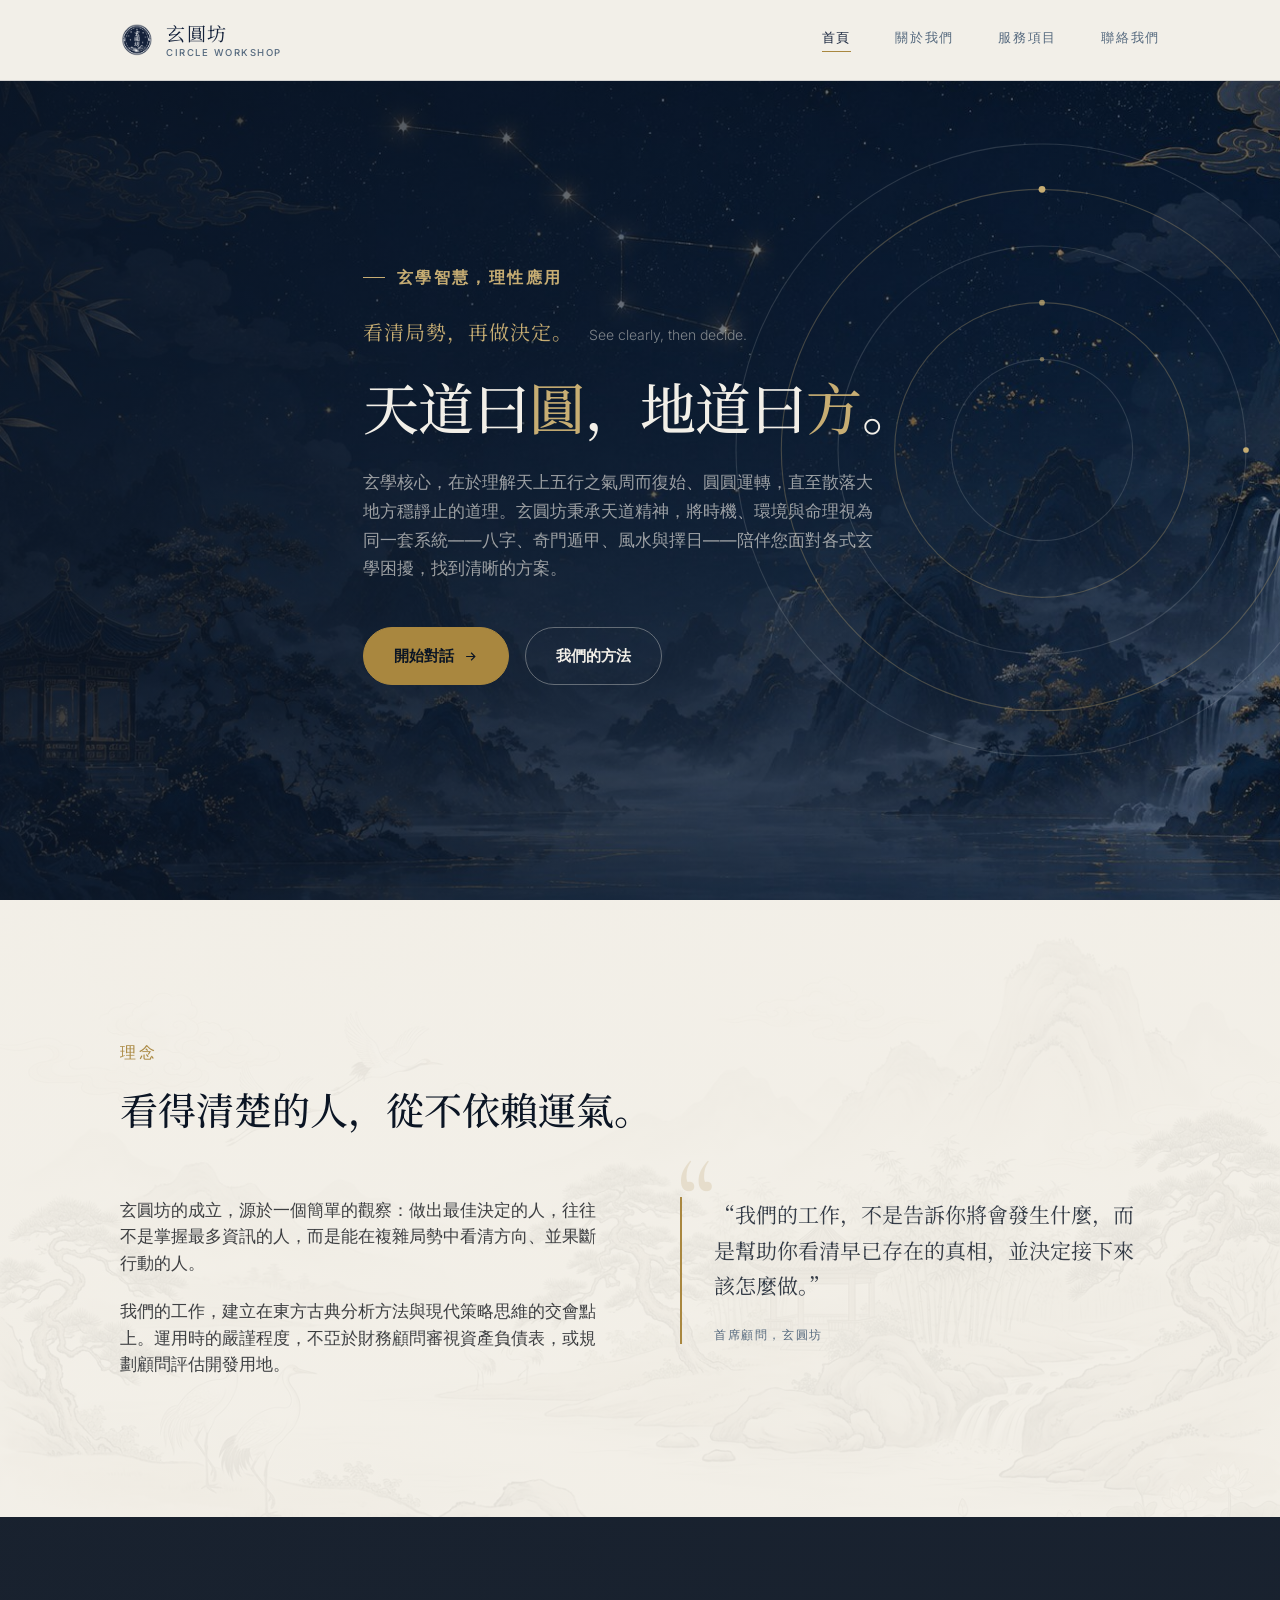
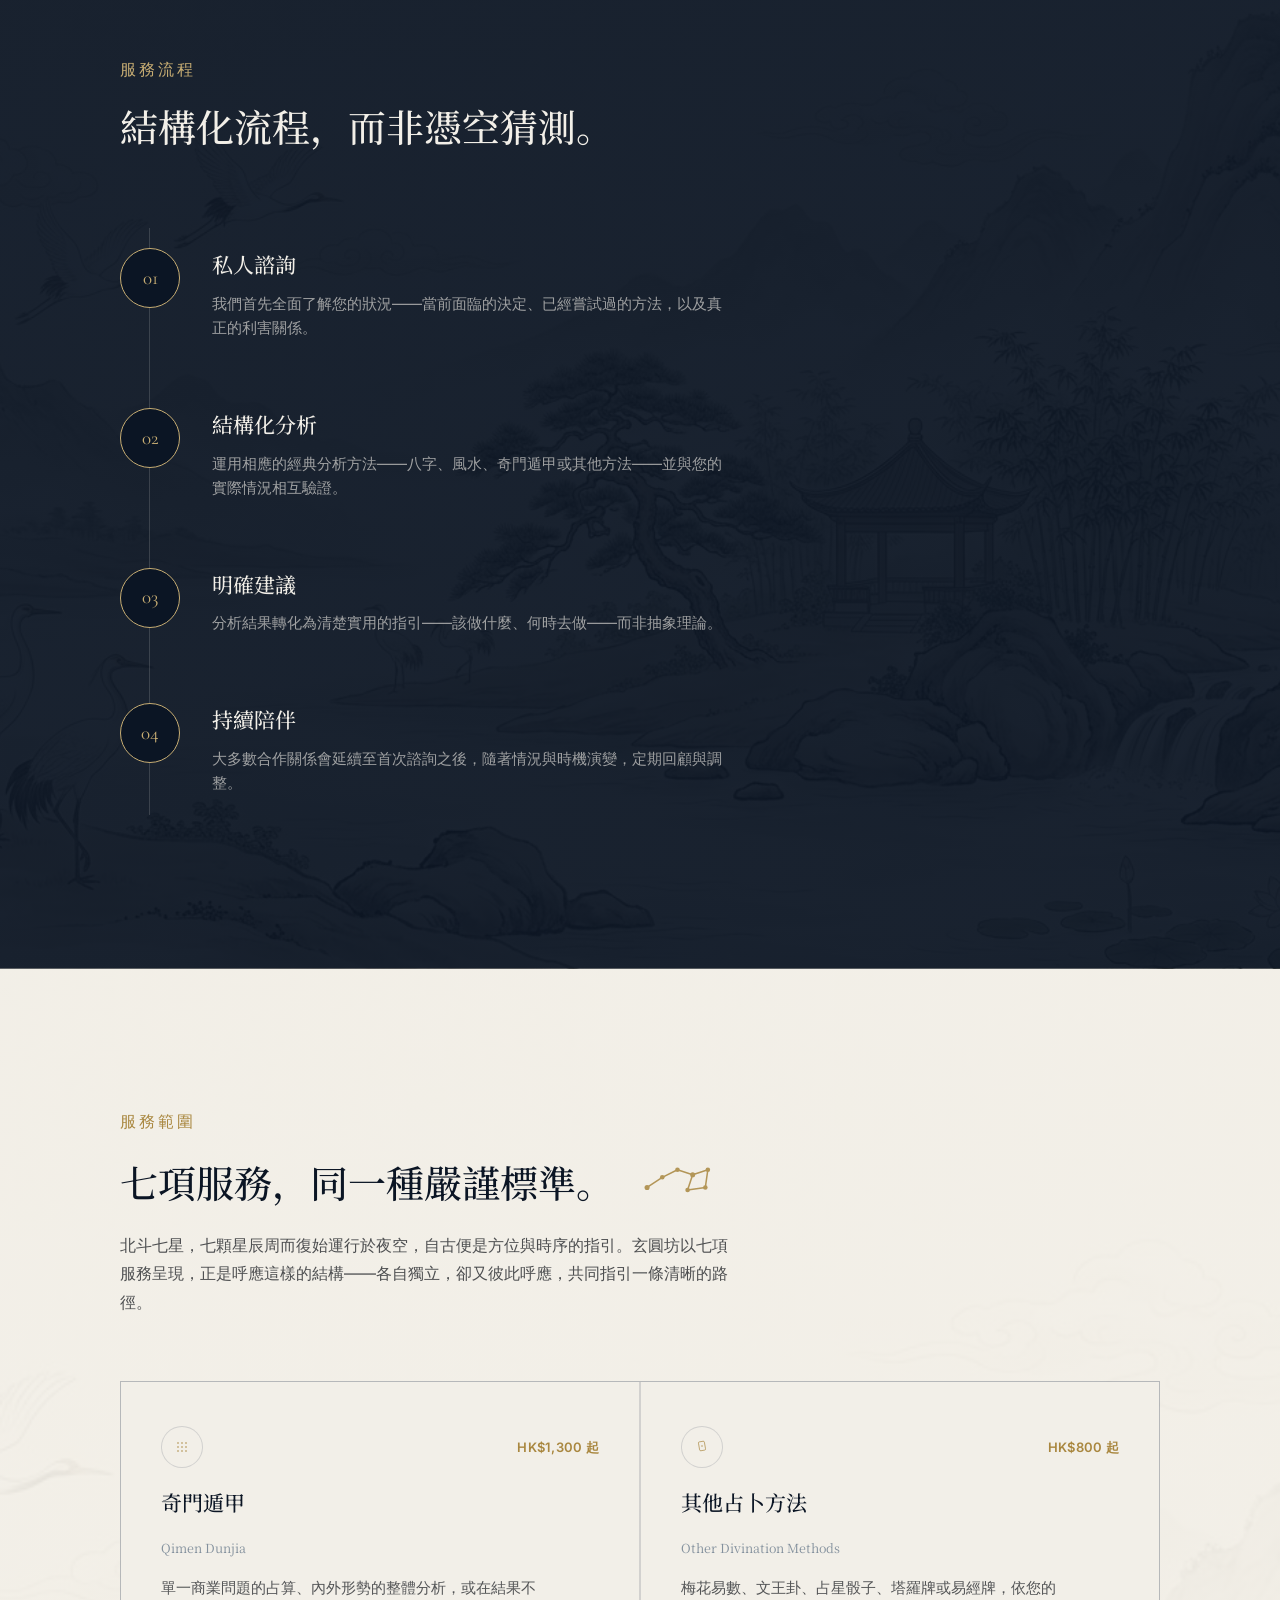
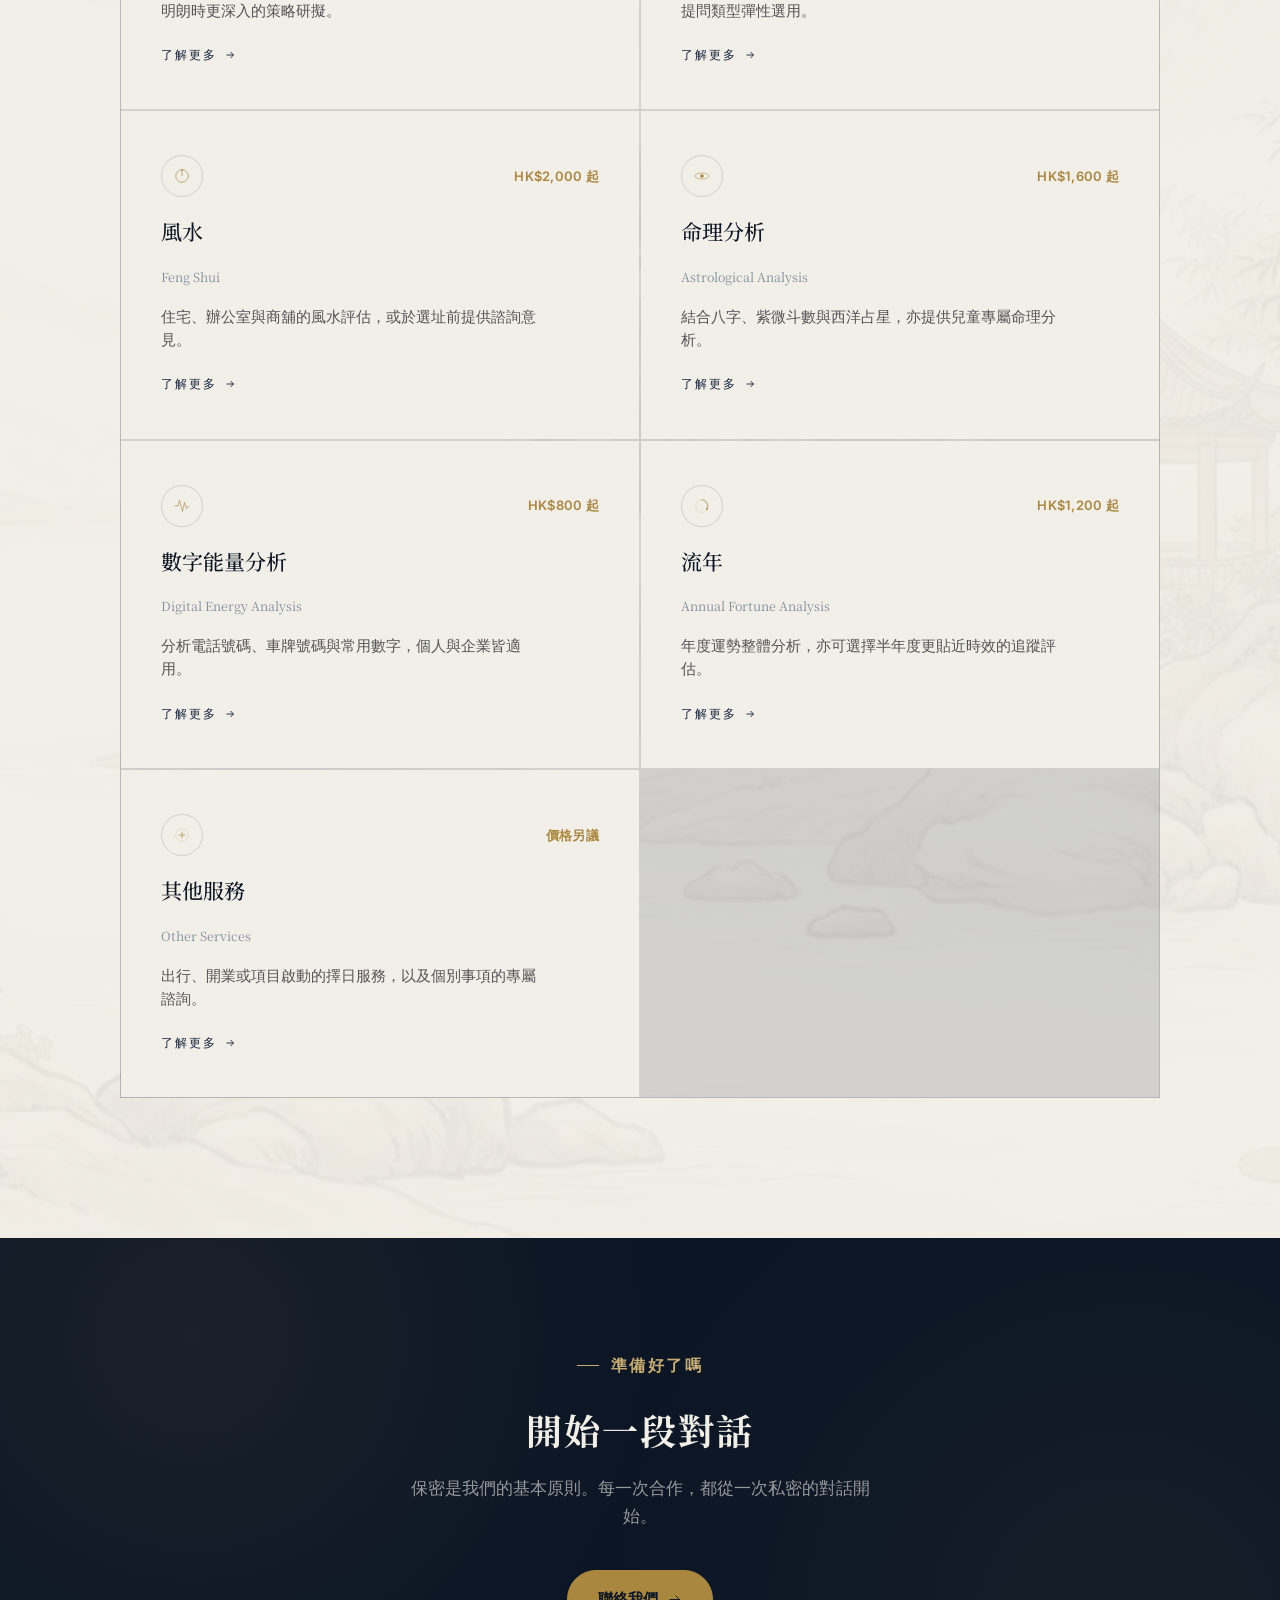
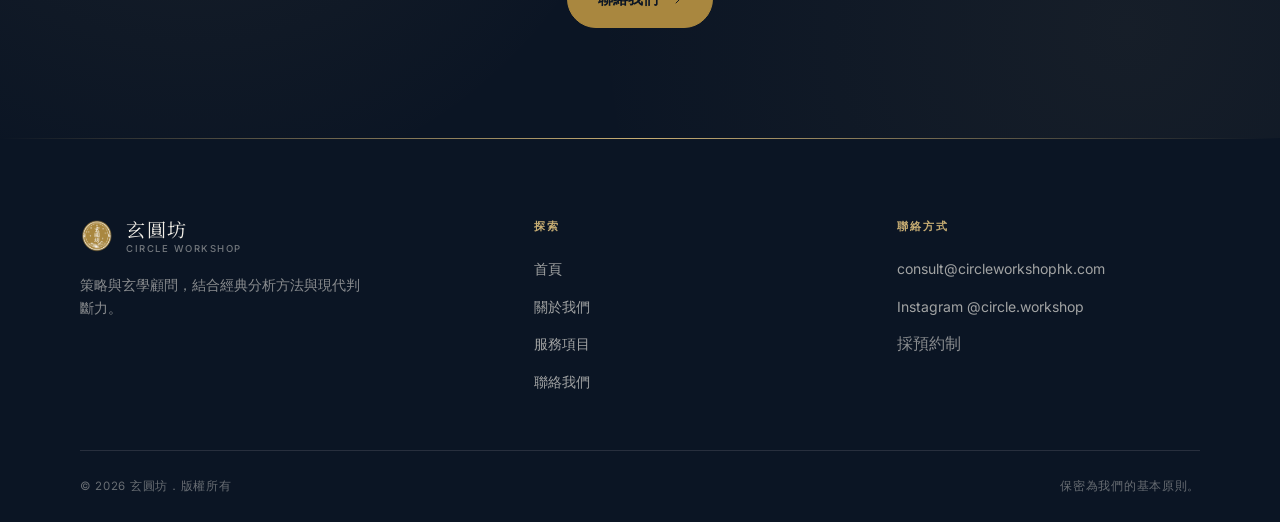
==== index.html @ 32c82531 "Add files via upload" ====
<!DOCTYPE html>
<html lang="zh-Hant">
<head>
<meta charset="UTF-8">
<meta name="viewport" content="width=device-width, initial-scale=1.0">
<title>玄圓坊 — 洞察有道</title>
<link rel="icon" href="images/logo.png">
<link rel="preconnect" href="https://fonts.googleapis.com">
<link rel="preconnect" href="https://fonts.gstatic.com" crossorigin>
<link href="https://fonts.googleapis.com/css2?family=Noto+Serif+SC:wght@300;400;600&family=Cormorant+Garamond:ital,wght@0,400;0,500;0,600;1,400&family=Inter:wght@300;400;500;600&display=swap" rel="stylesheet">
<link rel="stylesheet" href="style.css">
</head>
<body>

<header id="siteHeader">
  <nav class="wrap">
    <a href="index.html" class="brand-mark">
      <img src="images/logo.png" alt="玄圓坊">
      <span class="brand-text">
        <span class="brand-cn">玄圓坊</span>
        <span class="brand-en">Circle Workshop</span>
      </span>
    </a>
    <div class="nav-links" id="navLinks">
      <a href="index.html" class="active">首頁</a>
      <a href="about.html">關於我們</a>
      <a href="services.html">服務項目</a>
      <a href="contact.html">聯絡我們</a>
    </div>
    <button class="nav-toggle" id="navToggle" aria-label="Toggle menu">
      <span></span><span></span><span></span>
    </button>
  </nav>
</header>

<section class="hero">
  <div class="hero-decor" aria-hidden="true">
    <svg viewBox="0 0 600 600" fill="none">
      <circle class="orbit-ring" cx="300" cy="300" r="270"/>
      <circle class="orbit-ring gold arc-draw" cx="300" cy="300" r="230"/>
      <circle class="orbit-ring" cx="300" cy="300" r="180"/>
      <circle class="orbit-ring gold arc-draw delay1" cx="300" cy="300" r="130"/>
      <circle class="orbit-ring" cx="300" cy="300" r="80"/>
      <g class="orbit-spin-slow" style="transform-origin:300px 300px;">
        <circle class="orbit-dot" cx="570" cy="300" r="3.5"/>
      </g>
      <g class="orbit-spin-mid" style="transform-origin:300px 300px;">
        <circle class="orbit-dot" cx="300" cy="70" r="3"/>
      </g>
      <g class="orbit-spin-fast" style="transform-origin:300px 300px;">
        <circle class="orbit-dot" cx="480" cy="300" r="2.5"/>
      </g>
      <g class="orbit-spin-mid" style="transform-origin:300px 300px;">
        <circle class="orbit-dot" cx="300" cy="170" r="2.5" opacity="0.75"/>
      </g>
      <g class="orbit-spin-slow" style="transform-origin:300px 300px;">
        <circle class="orbit-dot" cx="300" cy="220" r="2" opacity="0.6"/>
      </g>
    </svg>
  </div>
  <div class="wrap">
    <div class="hero-inner">
      <div class="hero-eyebrow">玄學智慧，理性應用</div>
      <div class="hero-couplet">
        <span class="couplet-cn">看清局勢，再做決定。</span>
        <span class="couplet-en">See clearly, then decide.</span>
      </div>
      <h1 class="hero-headline">天道曰<em style="font-style:normal;">圓</em>，地道曰<em style="font-style:normal;">方</em>。</h1>
      <p class="hero-lede">玄學核心，在於理解天上五行之氣周而復始、圓圓運轉，直至散落大地方穩靜止的道理。玄圓坊秉承天道精神，將時機、環境與命理視為同一套系統——八字、奇門遁甲、風水與擇日——陪伴您面對各式玄學困擾，找到清晰的方案。</p>
      <div class="hero-cta">
        <a class="btn" href="contact.html">開始對話
          <svg viewBox="0 0 24 24" fill="none" stroke="currentColor" stroke-width="1.8"><path d="M5 12h14M13 6l6 6-6 6"/></svg>
        </a>
        <a class="btn on-dark" href="about.html">我們的方法</a>
      </div>
    </div>
  </div>
</section>

<section id="philosophy" class="philosophy">
  <div class="wrap">
    <div class="section-head reveal">
      <div class="section-eyebrow">理念</div>
      <h2 class="section-title">看得清楚的人，從不依賴運氣。</h2>
    </div>
    <div class="philosophy-grid">
      <div class="reveal">
        <p>玄圓坊的成立，源於一個簡單的觀察：做出最佳決定的人，往往不是掌握最多資訊的人，而是能在複雜局勢中看清方向、並果斷行動的人。</p>
        <p>我們的工作，建立在東方古典分析方法與現代策略思維的交會點上。運用時的嚴謹程度，不亞於財務顧問審視資產負債表，或規劃顧問評估開發用地。</p>
      </div>
      <div class="reveal quote-block">
        <p>&ldquo;我們的工作，不是告訴你將會發生什麼，而是幫助你看清早已存在的真相，並決定接下來該怎麼做。&rdquo;</p>
        <div class="quote-attr">首席顧問，玄圓坊</div>
      </div>
    </div>
  </div>
</section>

<section class="process">
  <div class="wrap">
    <div class="section-head reveal">
      <div class="section-eyebrow">服務流程</div>
      <h2 class="section-title">結構化流程，而非憑空猜測。</h2>
    </div>
    <div class="process-list reveal">
      <div class="process-step">
        <div class="process-num">01</div>
        <div class="process-copy">
          <h3>私人諮詢</h3>
          <p>我們首先全面了解您的狀況——當前面臨的決定、已經嘗試過的方法，以及真正的利害關係。</p>
        </div>
      </div>
      <div class="process-step">
        <div class="process-num">02</div>
        <div class="process-copy">
          <h3>結構化分析</h3>
          <p>運用相應的經典分析方法——八字、風水、奇門遁甲或其他方法——並與您的實際情況相互驗證。</p>
        </div>
      </div>
      <div class="process-step">
        <div class="process-num">03</div>
        <div class="process-copy">
          <h3>明確建議</h3>
          <p>分析結果轉化為清楚實用的指引——該做什麼、何時去做——而非抽象理論。</p>
        </div>
      </div>
      <div class="process-step">
        <div class="process-num">04</div>
        <div class="process-copy">
          <h3>持續陪伴</h3>
          <p>大多數合作關係會延續至首次諮詢之後，隨著情況與時機演變，定期回顧與調整。</p>
        </div>
      </div>
    </div>
  </div>
</section>

<section id="services">
  <div class="wrap">
    <div class="section-head reveal">
      <div class="section-eyebrow">服務範圍</div>
      <div class="title-row">
        <h2 class="section-title">七項服務，同一種嚴謹標準。</h2>
        <div class="bigdipper-icon" aria-hidden="true">
          <svg viewBox="0 0 60 40" fill="none">
            <polyline points="4,28 16,20 28,14 40,18 52,14 50,28 36,30" stroke="var(--gold)" stroke-width="1.2" stroke-linejoin="round"/>
            <line x1="40" y1="18" x2="36" y2="30" stroke="var(--gold)" stroke-width="1.2"/>
            <circle cx="4" cy="28" r="2" fill="var(--gold)"/>
            <circle cx="16" cy="20" r="1.8" fill="var(--gold)"/>
            <circle cx="28" cy="14" r="1.8" fill="var(--gold)"/>
            <circle cx="40" cy="18" r="2" fill="var(--gold)"/>
            <circle cx="52" cy="14" r="1.8" fill="var(--gold)"/>
            <circle cx="50" cy="28" r="1.8" fill="var(--gold)"/>
            <circle cx="36" cy="30" r="1.8" fill="var(--gold)"/>
          </svg>
        </div>
      </div>
      <p class="section-intro">北斗七星，七顆星辰周而復始運行於夜空，自古便是方位與時序的指引。玄圓坊以七項服務呈現，正是呼應這樣的結構——各自獨立，卻又彼此呼應，共同指引一條清晰的路徑。</p>
    </div>
    <div class="service-cards reveal">

      <div class="service-card" style="--card-img: url('images/service-qimen.jpg');">
        <div class="card-top">
          <div class="icon-circle">
            <svg viewBox="0 0 40 40"><g fill="var(--gold)">
              <circle cx="12" cy="12" r="1.6"/><circle cx="20" cy="12" r="1.6"/><circle cx="28" cy="12" r="1.6"/>
              <circle cx="12" cy="20" r="1.6"/><circle cx="20" cy="20" r="1.6"/><circle cx="28" cy="20" r="1.6"/>
              <circle cx="12" cy="28" r="1.6"/><circle cx="20" cy="28" r="1.6"/><circle cx="28" cy="28" r="1.6"/>
            </g></svg>
          </div>
          <div class="price-tag">HK$1,300 起</div>
        </div>
        <h3>奇門遁甲</h3>
        <div class="cn-label">Qimen Dunjia</div>
        <p>單一商業問題的占算、內外形勢的整體分析，或在結果不明朗時更深入的策略研擬。</p>
        <a class="learn-more" href="services.html#qimen-dunjia">了解更多
          <svg viewBox="0 0 24 24" fill="none" stroke="currentColor" stroke-width="1.8"><path d="M5 12h14M13 6l6 6-6 6"/></svg>
        </a>
      </div>

      <div class="service-card" style="--card-img: url('images/service-divination.jpg');">
        <div class="card-top">
          <div class="icon-circle">
            <svg viewBox="0 0 40 40"><g fill="none" stroke="var(--gold)" stroke-width="1.3">
              <rect x="14" y="9" width="12" height="18" rx="2.2" transform="rotate(-10 20 18)"/>
            </g><circle cx="20" cy="18" r="1.4" fill="var(--gold)"/></svg>
          </div>
          <div class="price-tag">HK$800 起</div>
        </div>
        <h3>其他占卜方法</h3>
        <div class="cn-label">Other Divination Methods</div>
        <p>梅花易數、文王卦、占星骰子、塔羅牌或易經牌，依您的提問類型彈性選用。</p>
        <a class="learn-more" href="services.html#other-divination">了解更多
          <svg viewBox="0 0 24 24" fill="none" stroke="currentColor" stroke-width="1.8"><path d="M5 12h14M13 6l6 6-6 6"/></svg>
        </a>
      </div>

      <div class="service-card" style="--card-img: url('images/service-fengshui.jpg');">
        <div class="card-top">
          <div class="icon-circle">
            <svg viewBox="0 0 40 40"><circle cx="20" cy="20" r="12.5" fill="none" stroke="var(--gold)" stroke-width="1.3"/>
              <line x1="20" y1="20" x2="20" y2="7.5" stroke="var(--gold)" stroke-width="1.3"/>
              <circle cx="20" cy="7.5" r="1.6" fill="var(--gold)"/></svg>
          </div>
          <div class="price-tag">HK$2,000 起</div>
        </div>
        <h3>風水</h3>
        <div class="cn-label">Feng Shui</div>
        <p>住宅、辦公室與商舖的風水評估，或於選址前提供諮詢意見。</p>
        <a class="learn-more" href="services.html#feng-shui">了解更多
          <svg viewBox="0 0 24 24" fill="none" stroke="currentColor" stroke-width="1.8"><path d="M5 12h14M13 6l6 6-6 6"/></svg>
        </a>
      </div>

      <div class="service-card" style="--card-img: url('images/service-astrology.jpg');">
        <div class="card-top">
          <div class="icon-circle">
            <svg viewBox="0 0 40 40"><ellipse cx="20" cy="20" rx="14" ry="6" fill="none" stroke="var(--gold)" stroke-width="1.1"/>
              <circle cx="20" cy="20" r="3.6" fill="var(--gold)"/></svg>
          </div>
          <div class="price-tag">HK$1,600 起</div>
        </div>
        <h3>命理分析</h3>
        <div class="cn-label">Astrological Analysis</div>
        <p>結合八字、紫微斗數與西洋占星，亦提供兒童專屬命理分析。</p>
        <a class="learn-more" href="services.html#astrological-analysis">了解更多
          <svg viewBox="0 0 24 24" fill="none" stroke="currentColor" stroke-width="1.8"><path d="M5 12h14M13 6l6 6-6 6"/></svg>
        </a>
      </div>

      <div class="service-card" style="--card-img: url('images/service-digital.jpg');">
        <div class="card-top">
          <div class="icon-circle">
            <svg viewBox="0 0 40 40"><polyline points="6,20 12,20 15,9 21,31 25,13 29,25 34,20" fill="none" stroke="var(--gold)" stroke-width="1.3" stroke-linecap="round" stroke-linejoin="round"/></svg>
          </div>
          <div class="price-tag">HK$800 起</div>
        </div>
        <h3>數字能量分析</h3>
        <div class="cn-label">Digital Energy Analysis</div>
        <p>分析電話號碼、車牌號碼與常用數字，個人與企業皆適用。</p>
        <a class="learn-more" href="services.html#digital-energy">了解更多
          <svg viewBox="0 0 24 24" fill="none" stroke="currentColor" stroke-width="1.8"><path d="M5 12h14M13 6l6 6-6 6"/></svg>
        </a>
      </div>

      <div class="service-card" style="--card-img: url('images/service-fortune.jpg');">
        <div class="card-top">
          <div class="icon-circle">
            <svg viewBox="0 0 40 40"><circle cx="20" cy="20" r="12.5" fill="none" stroke="var(--gold)" stroke-width="1.1" opacity="0.35"/>
              <path d="M20 7.5 A12.5 12.5 0 0 1 29.8 26" fill="none" stroke="var(--gold)" stroke-width="1.4" stroke-linecap="round"/>
              <circle cx="29.8" cy="26" r="1.8" fill="var(--gold)"/></svg>
          </div>
          <div class="price-tag">HK$1,200 起</div>
        </div>
        <h3>流年</h3>
        <div class="cn-label">Annual Fortune Analysis</div>
        <p>年度運勢整體分析，亦可選擇半年度更貼近時效的追蹤評估。</p>
        <a class="learn-more" href="services.html#annual-fortune">了解更多
          <svg viewBox="0 0 24 24" fill="none" stroke="currentColor" stroke-width="1.8"><path d="M5 12h14M13 6l6 6-6 6"/></svg>
        </a>
      </div>

      <div class="service-card" style="--card-img: url('images/service-other.jpg');">
        <div class="card-top">
          <div class="icon-circle">
            <svg viewBox="0 0 40 40"><circle cx="20" cy="20" r="12.5" fill="none" stroke="var(--gold)" stroke-width="1.1" opacity="0.35"/>
              <line x1="20" y1="13.5" x2="20" y2="26.5" stroke="var(--gold)" stroke-width="1.4"/>
              <line x1="13.5" y1="20" x2="26.5" y2="20" stroke="var(--gold)" stroke-width="1.4"/></svg>
          </div>
          <div class="price-tag">價格另議</div>
        </div>
        <h3>其他服務</h3>
        <div class="cn-label">Other Services</div>
        <p>出行、開業或項目啟動的擇日服務，以及個別事項的專屬諮詢。</p>
        <a class="learn-more" href="services.html#other-services">了解更多
          <svg viewBox="0 0 24 24" fill="none" stroke="currentColor" stroke-width="1.8"><path d="M5 12h14M13 6l6 6-6 6"/></svg>
        </a>
      </div>

    </div>
  </div>
</section>

<section class="cta-banner">
  <div class="wrap" style="text-align:center;">
    <div class="cta-eyebrow reveal in-view">準備好了嗎</div>
    <h2 class="cta-title reveal in-view">開始一段對話</h2>
    <p class="cta-sub reveal in-view">保密是我們的基本原則。每一次合作，都從一次私密的對話開始。</p>
    <div class="cta-buttons reveal in-view">
      <a class="btn" href="contact.html">聯絡我們
        <svg viewBox="0 0 24 24" fill="none" stroke="currentColor" stroke-width="1.5"><path d="M4 12h16M14 6l6 6-6 6"/></svg>
      </a>
    </div>
  </div>
</section>

<footer>
  <div class="wrap footer-main">
    <div class="footer-brand">
      <div class="brand-mark">
        <img src="images/logo-gold.png" alt="玄圓坊">
        <span class="brand-text">
          <span class="brand-cn">玄圓坊</span>
          <span class="brand-en">Circle Workshop</span>
        </span>
      </div>
      <p>策略與玄學顧問，結合經典分析方法與現代判斷力。</p>
    </div>
    <div class="footer-col">
      <h4>探索</h4>
      <ul>
        <li><a href="index.html">首頁</a></li>
        <li><a href="about.html">關於我們</a></li>
        <li><a href="services.html">服務項目</a></li>
        <li><a href="contact.html">聯絡我們</a></li>
      </ul>
    </div>
    <div class="footer-col">
      <h4>聯絡方式</h4>
      <ul>
        <li><a href="mailto:consult@circleworkshophk.com">consult@circleworkshophk.com</a></li>
        <li><a href="https://instagram.com/circle.workshop" target="_blank" rel="noopener">Instagram @circle.workshop</a></li>
        <li>採預約制</li>
      </ul>
    </div>
  </div>
  <div class="wrap footer-bottom">
    <div>&copy; 2026 玄圓坊．版權所有</div>
    <div>保密為我們的基本原則。</div>
  </div>
</footer>

<script src="script.js"></script>
</body>
</html>
---- style.css ----
:root{
  --navy: #14213A;
  --navy-deep: #0B1524;
  --blue-grey: #55697E;
  --paper: #F2EFE8;
  --paper-dim: #E7E2D7;
  --gold: #A9873F;
  --gold-soft: #C7AD73;
  --ink: #171A1F;
  --line: rgba(20,33,58,0.14);
  --serif-cn: 'Noto Serif SC', serif;
  --serif-en: 'Cormorant Garamond', serif;
  --sans: 'Inter', -apple-system, sans-serif;
}

*{ margin:0; padding:0; box-sizing:border-box; }
html{ scroll-behavior:smooth; }

body{
  background:var(--paper);
  color:var(--ink);
  font-family:var(--sans);
  font-weight:400;
  line-height:1.6;
  overflow-x:hidden;
}

a{ color:inherit; text-decoration:none; }
::selection{ background:var(--gold-soft); color:var(--navy-deep); }
a:focus-visible, button:focus-visible, input:focus-visible, textarea:focus-visible{
  outline:2px solid var(--gold);
  outline-offset:4px;
}

.wrap{ max-width:1120px; margin:0 auto; padding:0 40px; }

/* ---------- NAV ---------- */
header{
  position:fixed; top:0; left:0; right:0; z-index:100;
  padding:22px 0;
  background:var(--paper);
  border-bottom:1px solid var(--line);
  transition:padding .4s ease, box-shadow .4s ease;
}
header.scrolled{
  padding:14px 0;
  box-shadow:0 8px 24px -18px rgba(11,21,36,0.25);
  border-bottom:1px solid var(--line);
}
nav.wrap{ display:flex; align-items:center; justify-content:space-between; }
.brand-mark{
  display:flex; align-items:center; gap:12px;
  font-family:var(--serif-cn); font-size:19px; letter-spacing:0.08em; color:var(--navy);
}
.brand-mark svg{ width:26px; height:26px; display:block; }
.brand-mark img{ width:34px; height:34px; display:block; }
.brand-text{ display:flex; flex-direction:column; line-height:1.2; gap:2px; }
.brand-cn{ font-family:var(--serif-cn); font-size:19px; letter-spacing:0.08em; }
.brand-en{
  font-family:var(--sans); font-size:9.5px; font-weight:500; letter-spacing:0.16em;
  text-transform:uppercase; color:var(--blue-grey);
}
.footer-brand .brand-en{ color:rgba(242,239,232,0.45); }

.nav-links{
  display:flex; gap:44px; font-size:12.5px;
  letter-spacing:0.14em; text-transform:uppercase; color:var(--blue-grey);
}
.nav-links a{ position:relative; padding-bottom:4px; transition:color .3s ease; }
.nav-links a:hover, .nav-links a.active{ color:var(--navy); }
.nav-links a::after{
  content:''; position:absolute; left:0; bottom:0; width:0; height:1px;
  background:var(--gold); transition:width .35s ease;
}
.nav-links a:hover::after, .nav-links a.active::after{ width:100%; }

.nav-toggle{
  display:none; background:none; border:none; cursor:pointer;
  width:28px; height:20px; position:relative;
}
.nav-toggle span{
  position:absolute; left:0; right:0; height:1px; background:var(--navy);
  transition:transform .3s ease, opacity .3s ease;
}
.nav-toggle span:nth-child(1){ top:0; }
.nav-toggle span:nth-child(2){ top:9px; }
.nav-toggle span:nth-child(3){ top:18px; }

@media (max-width:760px){
  .nav-links{
    position:fixed; top:0; right:0; height:100vh; width:min(280px,78vw);
    background:var(--navy-deep); flex-direction:column; justify-content:center;
    align-items:flex-start; gap:30px; padding:0 44px;
    transform:translateX(100%); transition:transform .45s ease; color:var(--paper);
  }
  .nav-links.open{ transform:translateX(0); }
  .nav-links a{ color:rgba(242,239,232,0.8); }
  .nav-links a:hover, .nav-links a.active{ color:var(--gold-soft); }
  .nav-toggle{ display:block; z-index:110; }
  header.menu-open .nav-toggle span:nth-child(1){ transform:translateY(9px) rotate(45deg); }
  header.menu-open .nav-toggle span:nth-child(2){ opacity:0; }
  header.menu-open .nav-toggle span:nth-child(3){ transform:translateY(-9px) rotate(-45deg); }
}

/* ---------- PAGE HERO (interior pages, dark) ---------- */
.page-hero{
  padding:180px 0 100px;
  text-align:left;
  position:relative;
  overflow:hidden;
  background:
    linear-gradient(100deg, rgba(11,21,36,0.94) 0%, rgba(11,21,36,0.82) 45%, rgba(11,21,36,0.55) 100%),
    var(--navy-deep) url('images/hero-bg.jpg') center 38% / cover no-repeat;
}
.page-hero-decor{
  position:absolute; top:50%; right:-14%; transform:translateY(-50%);
  width:min(460px, 44vw); height:min(460px, 44vw); pointer-events:none; z-index:1; opacity:0.9;
}
.eyebrow{
  display:flex; align-items:center; gap:12px;
  font-family:var(--sans); font-size:16px; font-weight:600; letter-spacing:0.15em; text-transform:uppercase;
  color:var(--gold-soft); margin-bottom:22px; position:relative; z-index:2;
}
.eyebrow::before{ content:''; width:22px; height:1px; background:var(--gold-soft); }
.page-hero h1{
  font-family:var(--serif-cn); font-weight:500;
  font-size:clamp(32px, 5vw, 52px); color:var(--paper); max-width:760px; line-height:1.12;
  position:relative; z-index:2;
}
.page-hero .cn-sub{
  font-family:var(--serif-en); font-style:italic; font-size:17px; letter-spacing:0.02em;
  color:var(--gold-soft); margin-top:24px; position:relative; z-index:2;
}
.page-hero p.lede{
  font-family:var(--sans); font-weight:400; font-size:16.5px; line-height:1.75;
  color:rgba(242,239,232,0.6); max-width:560px; margin-top:26px; position:relative; z-index:2;
}

/* ---------- CTA BANNER TEXT (dedicated, avoids hero-class collisions) ---------- */
.cta-eyebrow{
  display:inline-flex; align-items:center; gap:12px; justify-content:center;
  font-family:var(--sans); font-size:16px; font-weight:600; letter-spacing:0.15em; text-transform:uppercase;
  color:var(--gold-soft); margin-bottom:22px;
}
.cta-eyebrow::before{ content:''; width:22px; height:1px; background:var(--gold-soft); }
.cta-title{
  font-family:var(--serif-cn); font-size:clamp(26px,3.6vw,36px); color:var(--paper);
  letter-spacing:0.06em; margin-bottom:16px;
}
.cta-sub{
  font-family:var(--sans); font-weight:300; font-size:16.5px; line-height:1.7;
  color:rgba(242,239,232,0.6); max-width:460px; margin:0 auto 40px;
}
.cta-buttons{ display:flex; gap:16px; justify-content:center; flex-wrap:wrap; }

/* ---------- HOME HERO (dark, left-aligned) ---------- */
.hero{
  min-height:100vh; display:flex; align-items:center; position:relative;
  overflow:hidden; padding:150px 0 100px;
  background:
    linear-gradient(100deg, rgba(11,21,36,0.8) 0%, rgba(11,21,36,0.62) 45%, rgba(11,21,36,0.3) 100%),
    var(--navy-deep) url('images/hero-bg.jpg') center 38% / cover no-repeat;
}
.hero-decor{
  position:absolute; top:50%; right:-8%; transform:translateY(-50%);
  width:min(680px, 60vw); height:min(680px, 60vw); pointer-events:none; z-index:1;
}
.orbit-ring{ fill:none; stroke:rgba(242,239,232,0.14); stroke-width:1; }
.orbit-ring.gold{ stroke:var(--gold-soft); opacity:0.3; }
.orbit-dot{ fill:var(--gold-soft); }
@media (prefers-reduced-motion: no-preference){
  .orbit-spin-slow{ animation:spin 200s linear infinite; }
  .orbit-spin-mid{ animation:spin 120s linear infinite reverse; }
  .orbit-spin-fast{ animation:spin 70s linear infinite; }
  @keyframes spin{ to{ transform:rotate(360deg); } }
  .arc-draw{ stroke-dasharray:1400; stroke-dashoffset:1400; animation:draw 2.6s cubic-bezier(.4,0,.2,1) forwards; }
  .arc-draw.delay1{ animation-delay:.3s; }
  .arc-draw.delay2{ animation-delay:.55s; }
  @keyframes draw{ to{ stroke-dashoffset:0; } }
}

.hero-inner{
  position:relative; z-index:2;
  max-width:660px;
}
.hero-eyebrow{
  display:flex; align-items:center; gap:12px;
  font-family:var(--sans); font-size:16px; font-weight:600; letter-spacing:0.15em; text-transform:uppercase;
  color:var(--gold-soft); margin-bottom:26px; opacity:0; animation:fadeUp .9s ease forwards .2s;
}
.hero-eyebrow::before{ content:''; width:22px; height:1px; background:var(--gold-soft); }

.hero-couplet{
  display:flex; align-items:baseline; gap:16px; flex-wrap:wrap;
  margin-bottom:28px; opacity:0; animation:fadeUp 1s ease forwards .4s;
}
.couplet-cn{ font-family:var(--serif-cn); font-size:20px; color:var(--gold-soft); letter-spacing:0.05em; }
.couplet-en{ font-family:var(--sans); font-size:14px; color:rgba(242,239,232,0.5); font-weight:300; }

.hero-headline{
  font-family:var(--serif-cn); font-weight:500; font-size:clamp(34px, 5vw, 56px);
  line-height:1.1; color:var(--paper); margin-bottom:30px; letter-spacing:-0.01em;
  opacity:0; animation:fadeUp 1.05s ease forwards .55s;
}
.hero-headline em{ font-style:italic; color:var(--gold-soft); font-weight:500; }

.hero-lede{
  font-family:var(--sans); font-size:16.5px; font-weight:400; line-height:1.75;
  color:rgba(242,239,232,0.62); max-width:520px; margin-bottom:44px;
  opacity:0; animation:fadeUp 1.05s ease forwards .75s;
}

.hero-cta{ display:flex; gap:16px; flex-wrap:wrap; opacity:0; animation:fadeUp 1.05s ease forwards .95s; }

@keyframes fadeUp{ from{ opacity:0; transform:translateY(16px); } to{ opacity:1; transform:translateY(0); } }

.btn{
  display:inline-flex; align-items:center; gap:9px;
  font-family:var(--sans); font-weight:600; font-size:15px; letter-spacing:0; text-transform:none;
  color:var(--navy-deep); background:var(--gold); border:1px solid var(--gold);
  border-radius:999px; padding:16px 30px; cursor:pointer;
  transition:transform .3s ease, box-shadow .3s ease, background .3s ease, border-color .3s ease;
}
.btn:hover{ background:var(--gold-soft); border-color:var(--gold-soft); transform:translateY(-2px); box-shadow:0 14px 28px -14px rgba(169,135,63,0.55); color:var(--navy-deep); }
.btn svg{ width:15px; height:15px; transition:transform .35s ease; }
.btn:hover svg{ transform:translateX(4px); }
.btn.ghost{ background:transparent; border-color:rgba(20,33,58,0.28); color:var(--navy); }
.btn.ghost:hover{ background:rgba(20,33,58,0.05); box-shadow:none; }
.btn.on-dark{ background:transparent; border-color:rgba(242,239,232,0.35); color:var(--paper); }
.btn.on-dark:hover{ background:rgba(242,239,232,0.08); border-color:var(--paper); box-shadow:none; }

/* ---------- SECTION SHELL ---------- */
section{ padding:140px 0; position:relative; }
#services{
  background-color:var(--paper);
  background-image:
    linear-gradient(rgba(242,239,232,0.93), rgba(242,239,232,0.93)),
    url('images/section-bg.jpg');
  background-size:cover, cover;
  background-position:center, center 55%;
  background-repeat:no-repeat, no-repeat;
}
.service-listing{
  background-color:var(--paper);
  background-image:
    linear-gradient(rgba(242,239,232,0.93), rgba(242,239,232,0.93)),
    url('images/section-bg.jpg');
  background-size:cover, cover;
  background-position:center, center 60%;
  background-repeat:no-repeat, no-repeat;
}
.section-head{ margin-bottom:64px; }
.section-eyebrow{ font-size:16px; letter-spacing:0.18em; text-transform:uppercase; color:var(--gold); margin-bottom:18px; }
.section-title{ font-family:var(--serif-cn); font-weight:500; font-size:clamp(26px, 3.4vw, 38px); color:var(--navy-deep); max-width:640px; line-height:1.3; }
.title-row{ display:flex; align-items:center; gap:28px; flex-wrap:wrap; }
.bigdipper-icon svg{ width:76px; height:auto; opacity:0.85; }
.section-intro{ font-size:16px; font-weight:400; line-height:1.8; color:var(--ink); opacity:0.75; max-width:620px; margin-top:20px; }

.reveal{ opacity:0; transform:translateY(28px); transition:opacity .9s ease, transform .9s ease; }
.reveal.in-view{ opacity:1; transform:translateY(0); }

/* ---------- PHILOSOPHY / TEXT BLOCKS ---------- */
.philosophy{
  background-color:var(--paper);
  background-image:
    linear-gradient(rgba(242,239,232,0.93), rgba(242,239,232,0.93)),
    url('images/section-bg.jpg');
  background-size:cover, cover;
  background-position:center, center 30%;
  background-repeat:no-repeat, no-repeat;
}
.philosophy-grid{ display:grid; grid-template-columns:1fr 1fr; gap:80px; align-items:start; }
.philosophy p{ font-size:16.5px; color:var(--ink); opacity:0.82; margin-bottom:22px; max-width:480px; }
.philosophy p:last-child{ margin-bottom:0; }
.quote-block{ border-left:2px solid var(--gold); padding-left:32px; position:relative; }
.quote-block::before{
  content:'\201C';
  position:absolute; left:-6px; top:-58px;
  font-family:var(--serif-en); font-size:120px; color:var(--gold);
  opacity:0.16; line-height:1; pointer-events:none;
}
.quote-block p{ font-family:var(--serif-cn); font-style:normal; font-size:21px; color:var(--navy-deep); line-height:1.7; max-width:440px; position:relative; z-index:1; }
.quote-attr{
  margin-top:20px; font-size:11.5px; letter-spacing:0.14em; text-transform:uppercase; color:var(--blue-grey);
}

/* ---------- PROCESS / HOW WE WORK ---------- */
.process{
  background-color:var(--navy-deep);
  overflow:hidden;
  background-image:
    linear-gradient(rgba(11,21,36,0.94), rgba(11,21,36,0.94)),
    url('images/section-bg.jpg');
  background-size:cover, cover;
  background-position:center, center 70%;
  background-repeat:no-repeat, no-repeat;
}
.process .section-eyebrow{ color:var(--gold-soft); }
.process .section-title{ color:var(--paper); }
.process-list{
  margin-top:20px; position:relative;
}
.process-list::before{
  content:''; position:absolute; left:29px; top:14px; bottom:14px; width:1px;
  background:rgba(242,239,232,0.16);
}
.process-step{
  display:grid; grid-template-columns:60px 1fr; gap:32px;
  padding:34px 0; position:relative;
}
.process-num{
  width:60px; height:60px; border-radius:50%; border:1px solid var(--gold-soft);
  display:flex; align-items:center; justify-content:center;
  font-family:var(--serif-en); font-size:19px; color:var(--gold-soft);
  background:var(--navy-deep); position:relative; z-index:1; flex-shrink:0;
}
.process-copy h3{
  font-family:var(--serif-cn); font-size:21px; font-weight:500; color:var(--paper); margin-bottom:10px;
}
.process-copy p{ font-size:15px; color:rgba(242,239,232,0.62); max-width:520px; }

@media (max-width:600px){
  .process-step{ grid-template-columns:44px 1fr; gap:20px; }
  .process-num{ width:44px; height:44px; font-size:15px; }
  .process-list::before{ left:21px; }
}
.service-cards{ display:grid; grid-template-columns:repeat(2, 1fr); gap:2px; background:var(--line); border:1px solid var(--line); }
.service-card{
  background:var(--paper); padding:44px 40px; display:flex; flex-direction:column; gap:18px;
  transition:background .35s ease, transform .35s ease, box-shadow .35s ease;
  position:relative;
}
.service-card::before{
  content:''; position:absolute; top:0; left:0; right:0; height:3px;
  background:var(--gold); transform:scaleX(0); transform-origin:left; transition:transform .4s ease; z-index:2;
}
.service-card::after{
  content:''; position:absolute; inset:0; z-index:-1;
  background-image:
    linear-gradient(rgba(242,239,232,0.88), rgba(242,239,232,0.88)),
    var(--card-img);
  background-size:cover; background-position:center; background-repeat:no-repeat;
  opacity:0; transition:opacity .55s ease;
}
.service-card:hover::after{ opacity:1; }
.service-card:hover{
  background:var(--paper-dim);
  transform:translateY(-4px);
  box-shadow:0 22px 40px -26px rgba(11,21,36,0.35);
  z-index:2;
}
.service-card:hover::before{ transform:scaleX(1); }
.service-card .icon-circle{
  width:42px; height:42px; border-radius:50%; border:1px solid var(--line);
  display:flex; align-items:center; justify-content:center; background:var(--paper);
}
.service-card .icon-circle svg{ width:20px; height:20px; }
.service-card .card-top{ display:flex; align-items:center; justify-content:space-between; }
.service-card .price-tag{
  font-family:var(--sans); font-weight:600; font-size:13px; color:var(--gold); letter-spacing:0.02em; white-space:nowrap;
}
.service-card .cn-label{ font-family:var(--serif-cn); font-size:12.5px; color:var(--blue-grey); opacity:0.7; }
.service-card h3{ font-family:var(--serif-cn); font-size:21px; font-weight:500; color:var(--navy-deep); }
.service-card p{ font-size:14.5px; color:var(--ink); opacity:0.72; max-width:380px; flex:1; }
.service-card .learn-more{
  font-size:11.5px; letter-spacing:0.16em; text-transform:uppercase; color:var(--navy);
  display:inline-flex; align-items:center; gap:8px; margin-top:6px; width:fit-content;
  border-bottom:1px solid transparent; transition:border-color .3s ease;
}
.service-card .learn-more:hover{ border-color:var(--gold); }
.service-card .learn-more svg{ width:12px; height:12px; }

@media (max-width:760px){ .service-cards{ grid-template-columns:1fr; } }

/* ---------- DETAILED SERVICES (services.html) ---------- */
.service-detail{
  display:grid; grid-template-columns:260px 1fr; gap:44px;
  padding:70px 40px; border-bottom:1px solid var(--line);
  background-size:cover; background-position:center; background-repeat:no-repeat;
}
.service-detail:first-of-type{ border-top:1px solid var(--line); }
.service-detail .sd-label{ position:sticky; top:120px; align-self:start; }
.service-detail .sd-body{ border-left:1px solid rgba(20,33,58,0.22); padding-left:36px; }
.service-detail .sd-mark{
  width:52px; height:52px; margin-bottom:22px; border-radius:50%;
  border:1px solid var(--line); display:flex; align-items:center; justify-content:center; background:var(--paper-dim);
}
.service-detail .sd-mark svg{ width:26px; height:26px; }
.service-detail .sd-name{ font-family:var(--serif-cn); font-size:25px; font-weight:500; color:var(--navy-deep); line-height:1.3; }
.service-detail .sd-cn{ font-family:var(--serif-cn); font-size:15px; color:var(--blue-grey); margin-top:6px; }
.service-detail .sd-price{
  display:inline-block; margin-top:18px; font-family:var(--sans); font-weight:600; font-size:15px; color:var(--gold);
  border-top:1px solid var(--line); padding-top:14px;
}
.service-detail .sd-price .fee-note{
  display:block; font-family:var(--sans); font-size:10.5px; letter-spacing:0.08em; text-transform:uppercase;
  color:var(--blue-grey); margin-top:4px;
}
.sd-body p{ font-size:16px; color:var(--ink); opacity:0.8; margin-bottom:20px; max-width:620px; }
.sd-body h4{
  font-size:11.5px; letter-spacing:0.16em; text-transform:uppercase; color:var(--gold);
  margin:28px 0 12px;
}
.sd-body ul{ list-style:none; }
.sd-body li{
  font-size:15px; color:var(--ink); opacity:0.8; padding-left:20px; position:relative; margin-bottom:10px; max-width:600px;
}
.sd-body li::before{ content:''; position:absolute; left:0; top:9px; width:6px; height:1px; background:var(--gold); }

@media (max-width:820px){
  .service-detail{ grid-template-columns:1fr; gap:20px; }
  .service-detail .sd-label{ position:static; }
  .service-detail .sd-body{ border-left:none; padding-left:0; }
}

.fee-disclaimer{
  margin-top:50px; padding-top:36px; border-top:1px solid var(--line);
  font-size:13px; color:var(--blue-grey); max-width:680px; line-height:1.7;
}
.fee-disclaimer .cn{ font-family:var(--serif-cn); display:block; margin-bottom:6px; color:var(--navy); }

/* ---------- FOUNDER / ABOUT ---------- */
.founder{
  background-color:var(--paper);
  background-image:
    linear-gradient(rgba(242,239,232,0.93), rgba(242,239,232,0.93)),
    url('images/section-bg.jpg');
  background-size:cover, cover;
  background-position:center, center 40%;
  background-repeat:no-repeat, no-repeat;
}
.founder-grid{ display:grid; grid-template-columns:280px 1fr; gap:80px; align-items:start; }
.founder-mark{ width:100%; aspect-ratio:1/1; border:1px solid var(--line); display:flex; align-items:center; justify-content:center; background:var(--paper-dim); padding:14%; }
.founder-mark svg{ width:52%; height:52%; }
.founder-mark img{ width:100%; height:100%; object-fit:contain; }
.founder-copy .section-eyebrow{ margin-bottom:10px; }
.founder-name{ font-family:var(--serif-cn); font-size:25px; color:var(--navy-deep); margin-bottom:26px; font-weight:500; }
.founder-copy p{ font-size:16px; color:var(--ink); opacity:0.82; margin-bottom:20px; max-width:560px; }
.founder-copy p:last-child{ margin-bottom:0; }
.founder-signoff{ margin-top:30px; font-family:var(--serif-cn); font-style:normal; font-size:16px; color:var(--blue-grey); }

@media (max-width:760px){
  .founder-grid{ grid-template-columns:1fr; }
  .founder-mark{ max-width:180px; }
}

/* ---------- VISION / VALUES (about.html) ---------- */
.values{ background:var(--navy-deep); color:var(--paper); }
.values .section-eyebrow{ color:var(--gold-soft); }
.values .section-title{ color:var(--paper); }
.value-grid{ display:grid; grid-template-columns:repeat(3, 1fr); gap:56px; margin-top:20px; }
.value-item .v-num{ font-family:var(--serif-en); font-size:14px; color:var(--gold-soft); margin-bottom:16px; }
.value-item h3{ font-family:var(--serif-cn); font-size:20px; font-weight:500; margin-bottom:14px; }
.value-item p{ font-size:14.5px; color:rgba(242,239,232,0.68); }
@media (max-width:820px){ .value-grid{ grid-template-columns:1fr; gap:40px; } }

.timeline{ border-top:1px solid var(--line); margin-top:20px; }
.timeline-row{ display:grid; grid-template-columns:140px 1fr; gap:40px; padding:32px 0; border-bottom:1px solid var(--line); }
.timeline-row .t-year{ font-family:var(--serif-cn); font-size:18px; color:var(--gold); }
.timeline-row .t-copy h4{ font-size:16px; color:var(--navy-deep); margin-bottom:8px; font-weight:500; }
.timeline-row .t-copy p{ font-size:14.5px; color:var(--ink); opacity:0.75; max-width:520px; }
@media (max-width:600px){ .timeline-row{ grid-template-columns:1fr; gap:8px; } }

/* ---------- CONTACT ---------- */
.contact{ background:var(--navy); color:var(--paper); }
.contact-grid{ display:grid; grid-template-columns:1fr 1fr; gap:80px; }
.contact .section-eyebrow{ color:var(--gold-soft); }
.contact-title{ font-family:var(--serif-cn); font-size:clamp(26px, 3.4vw, 36px); letter-spacing:0.06em; margin-bottom:20px; color:var(--paper); }
.contact-sub{ font-family:var(--serif-cn); font-style:normal; font-size:17px; color:rgba(242,239,232,0.72); max-width:440px; margin-bottom:36px; }
.contact-details{ display:flex; flex-direction:column; gap:26px; margin-top:20px; }
.contact-details .cd-item{ font-size:14px; color:rgba(242,239,232,0.7); }
.contact-details .cd-label{ display:block; font-size:11px; letter-spacing:0.16em; text-transform:uppercase; color:var(--gold-soft); margin-bottom:6px; }

.contact-form{ display:flex; flex-direction:column; gap:22px; }
.field{ display:flex; flex-direction:column; gap:8px; }
.field label{ font-size:11px; letter-spacing:0.18em; text-transform:uppercase; color:rgba(242,239,232,0.6); }
.field input, .field textarea, .field select{
  background:transparent; border:none; border-bottom:1px solid rgba(242,239,232,0.3);
  color:var(--paper); font-family:var(--sans); font-size:15px; padding:10px 2px; resize:none;
  transition:border-color .3s ease;
}
.field select option{ color:var(--ink); }
.field input:focus, .field textarea:focus, .field select:focus{ outline:none; border-color:var(--gold-soft); }
.field input::placeholder, .field textarea::placeholder{ color:rgba(242,239,232,0.32); }
.contact-form .btn{ align-self:flex-start; margin-top:10px; }
.contact-note{ margin-top:36px; font-size:12.5px; letter-spacing:0.05em; color:rgba(242,239,232,0.45); }

@media (max-width:820px){ .contact-grid{ grid-template-columns:1fr; gap:50px; } }

/* ---------- CTA BANNER (home -> contact) ---------- */
.cta-banner{
  background-color:var(--navy-deep); color:var(--paper); text-align:center; padding:110px 0;
  background-image:
    radial-gradient(circle at 15% 20%, rgba(199,173,115,0.08) 0, transparent 40%),
    radial-gradient(circle at 88% 78%, rgba(199,173,115,0.06) 0, transparent 45%);
}

/* ---------- FOOTER ---------- */
footer{ background:var(--navy-deep); color:rgba(242,239,232,0.55); padding:0; position:relative; }
footer::before{
  content:''; position:absolute; top:0; left:0; right:0; height:1px;
  background:linear-gradient(to right, transparent, var(--gold-soft), transparent);
}
.footer-main{
  display:grid; grid-template-columns:1.3fr 1fr 1fr; gap:60px;
  padding:80px 0 56px;
}
.footer-brand .brand-mark{ color:var(--paper); margin-bottom:18px; }
.footer-brand p{ font-size:14px; color:rgba(242,239,232,0.55); max-width:280px; line-height:1.7; }
.footer-col h4{
  font-size:11px; letter-spacing:0.18em; text-transform:uppercase; color:var(--gold-soft);
  margin-bottom:20px;
}
.footer-col ul{ list-style:none; display:flex; flex-direction:column; gap:12px; }
.footer-col a{ font-size:14px; color:rgba(242,239,232,0.65); transition:color .3s ease; }
.footer-col a:hover{ color:var(--paper); }
.footer-bottom{
  border-top:1px solid rgba(242,239,232,0.12);
  padding:26px 0;
  display:flex; align-items:center; justify-content:space-between;
  font-size:11.5px; letter-spacing:0.06em; color:rgba(242,239,232,0.4);
  flex-wrap:wrap; gap:14px;
}
@media (max-width:820px){
  .footer-main{ grid-template-columns:1fr 1fr; gap:40px; }
  .footer-brand{ grid-column:1 / -1; }
}
@media (max-width:560px){
  .footer-main{ grid-template-columns:1fr; }
  .footer-bottom{ flex-direction:column; text-align:center; }
}

@media (max-width:900px){
  .philosophy-grid, .founder-grid{ grid-template-columns:1fr; gap:48px; }
  section{ padding:100px 0; }
  .wrap{ padding:0 24px; }
  .hero-decor, .page-hero-decor{ display:none; }
}
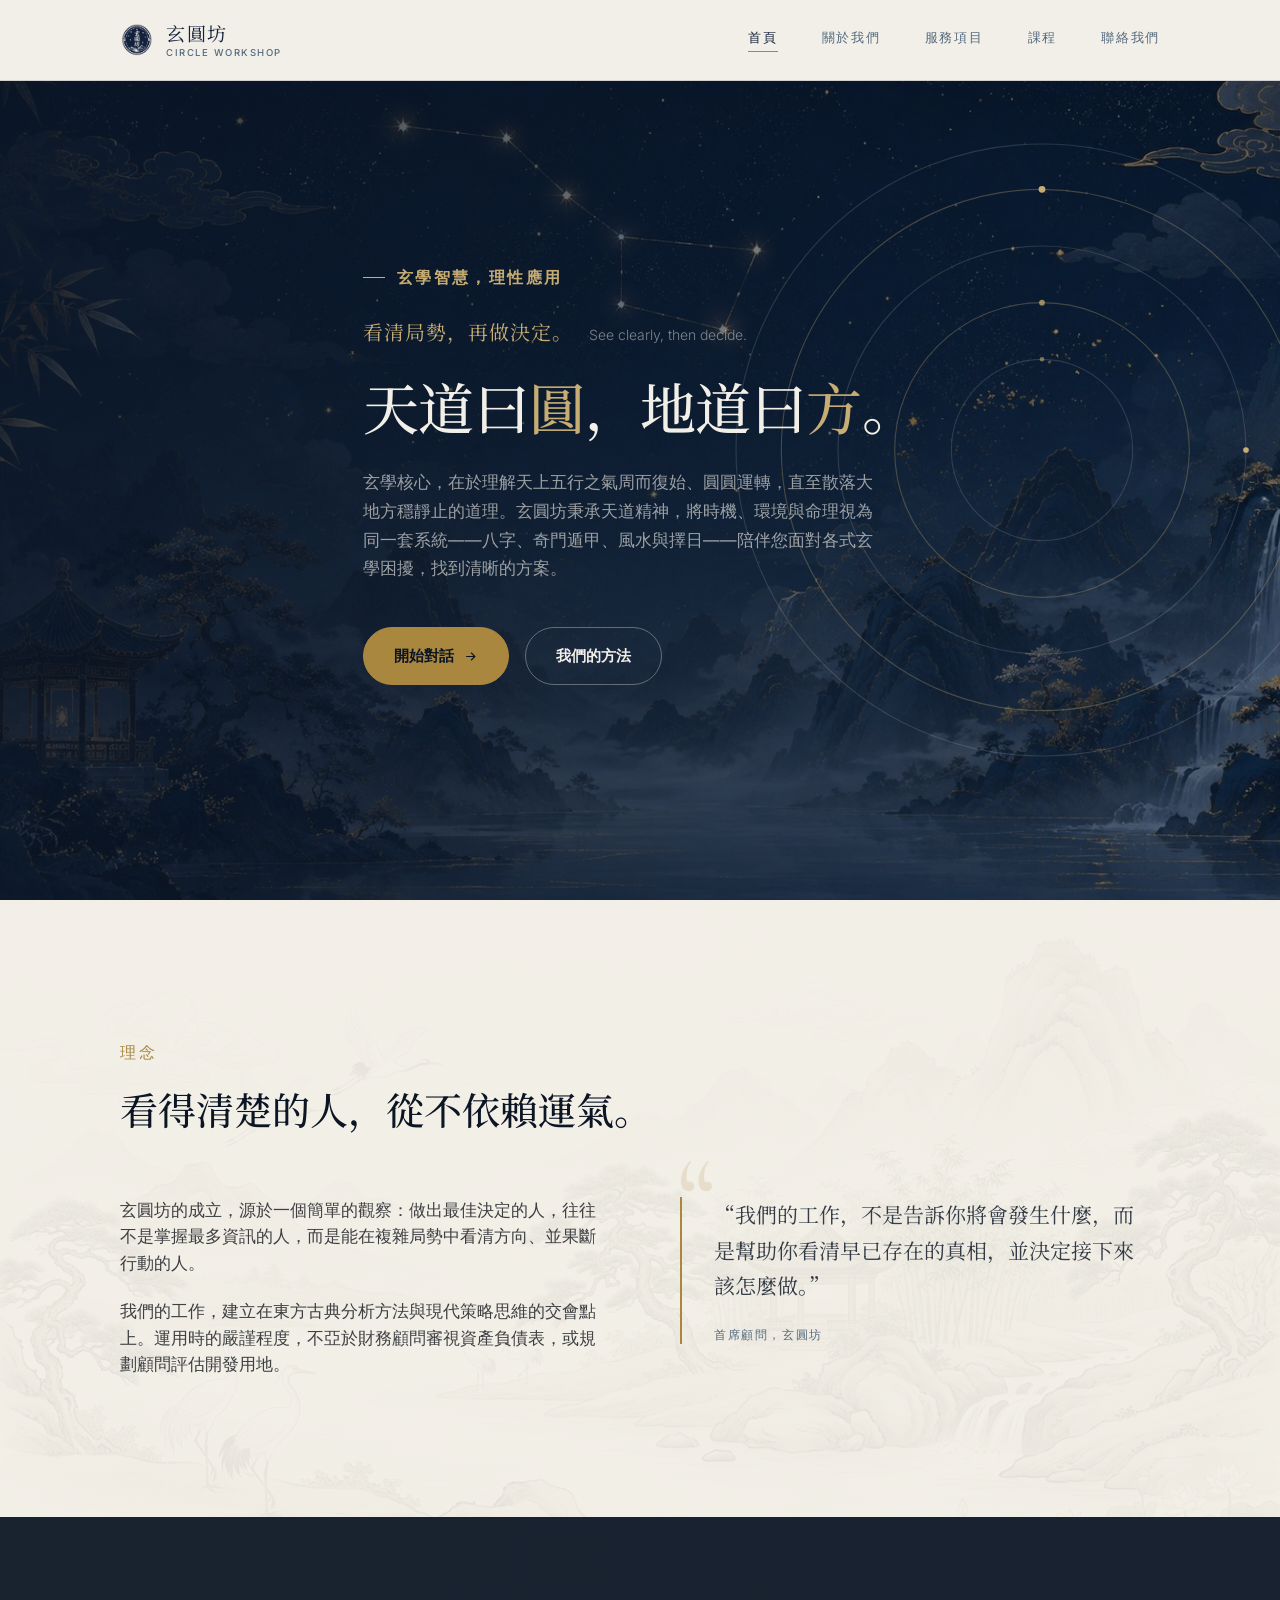
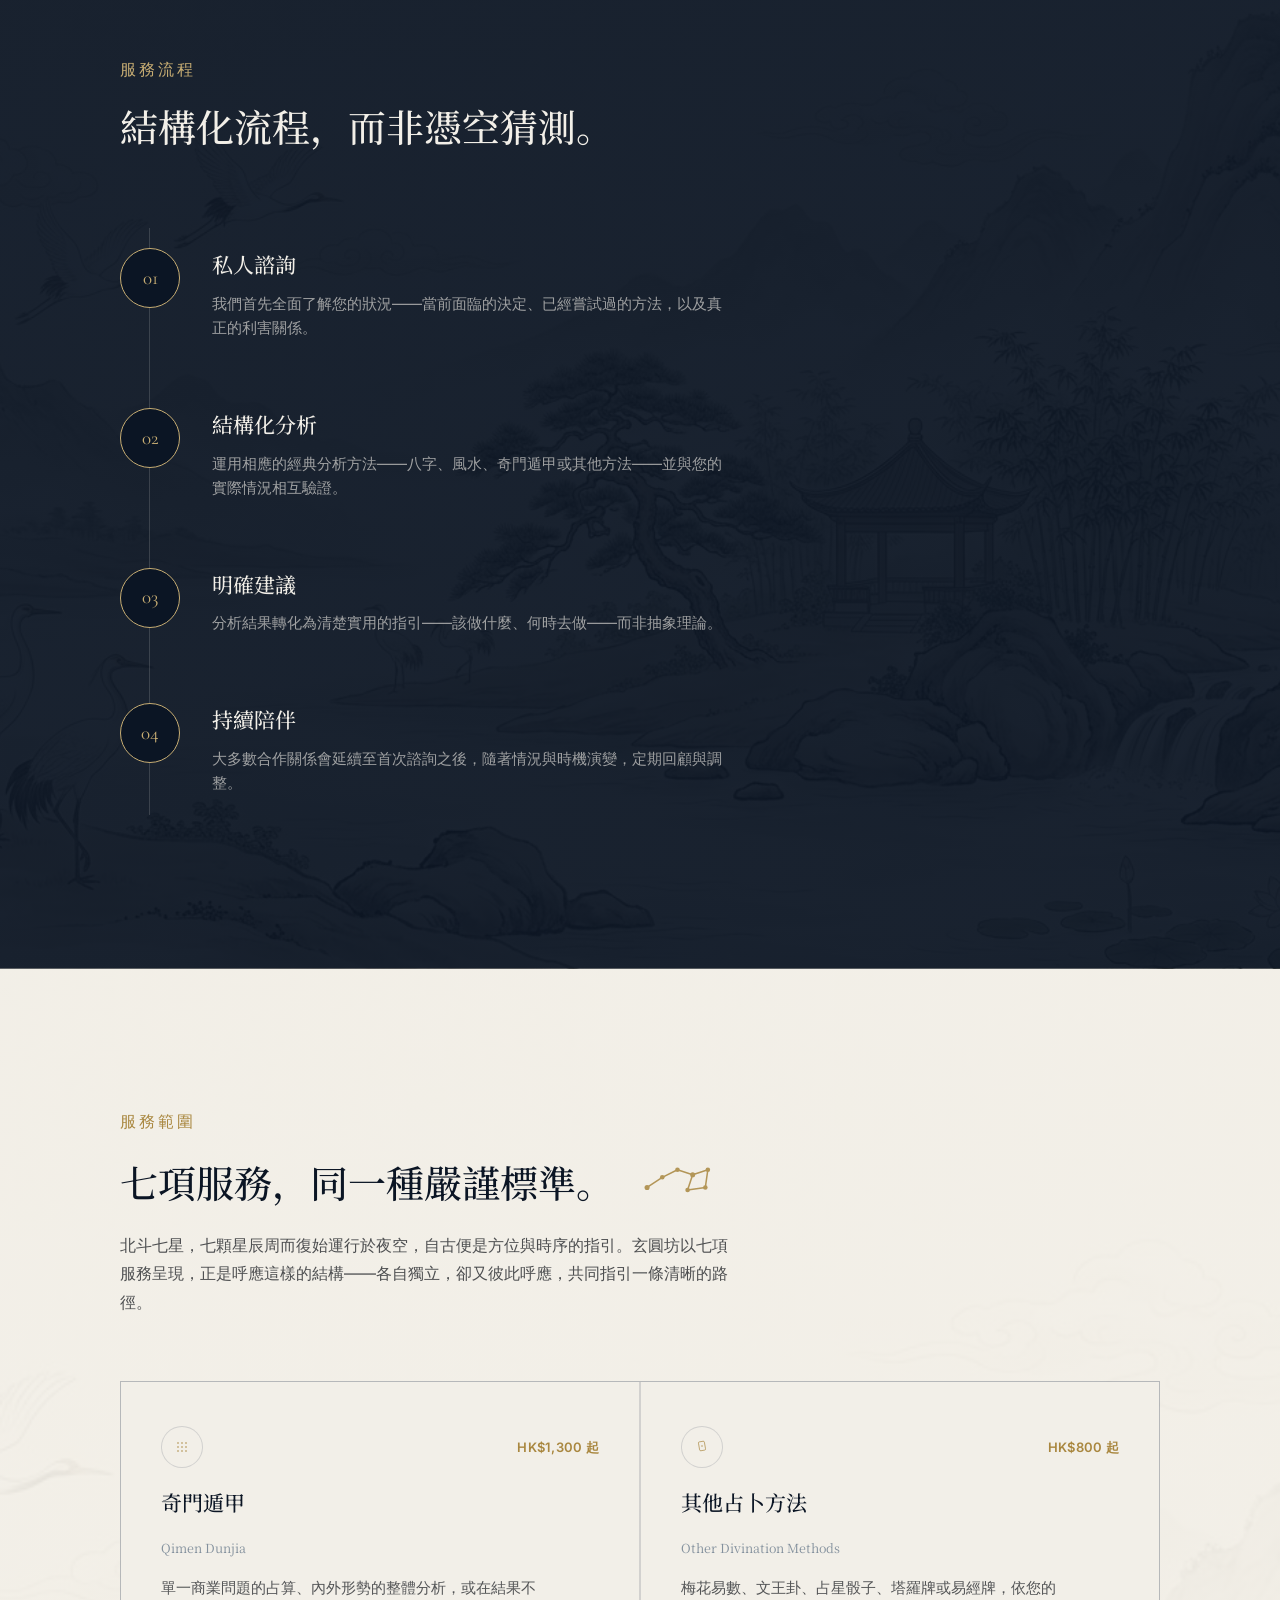
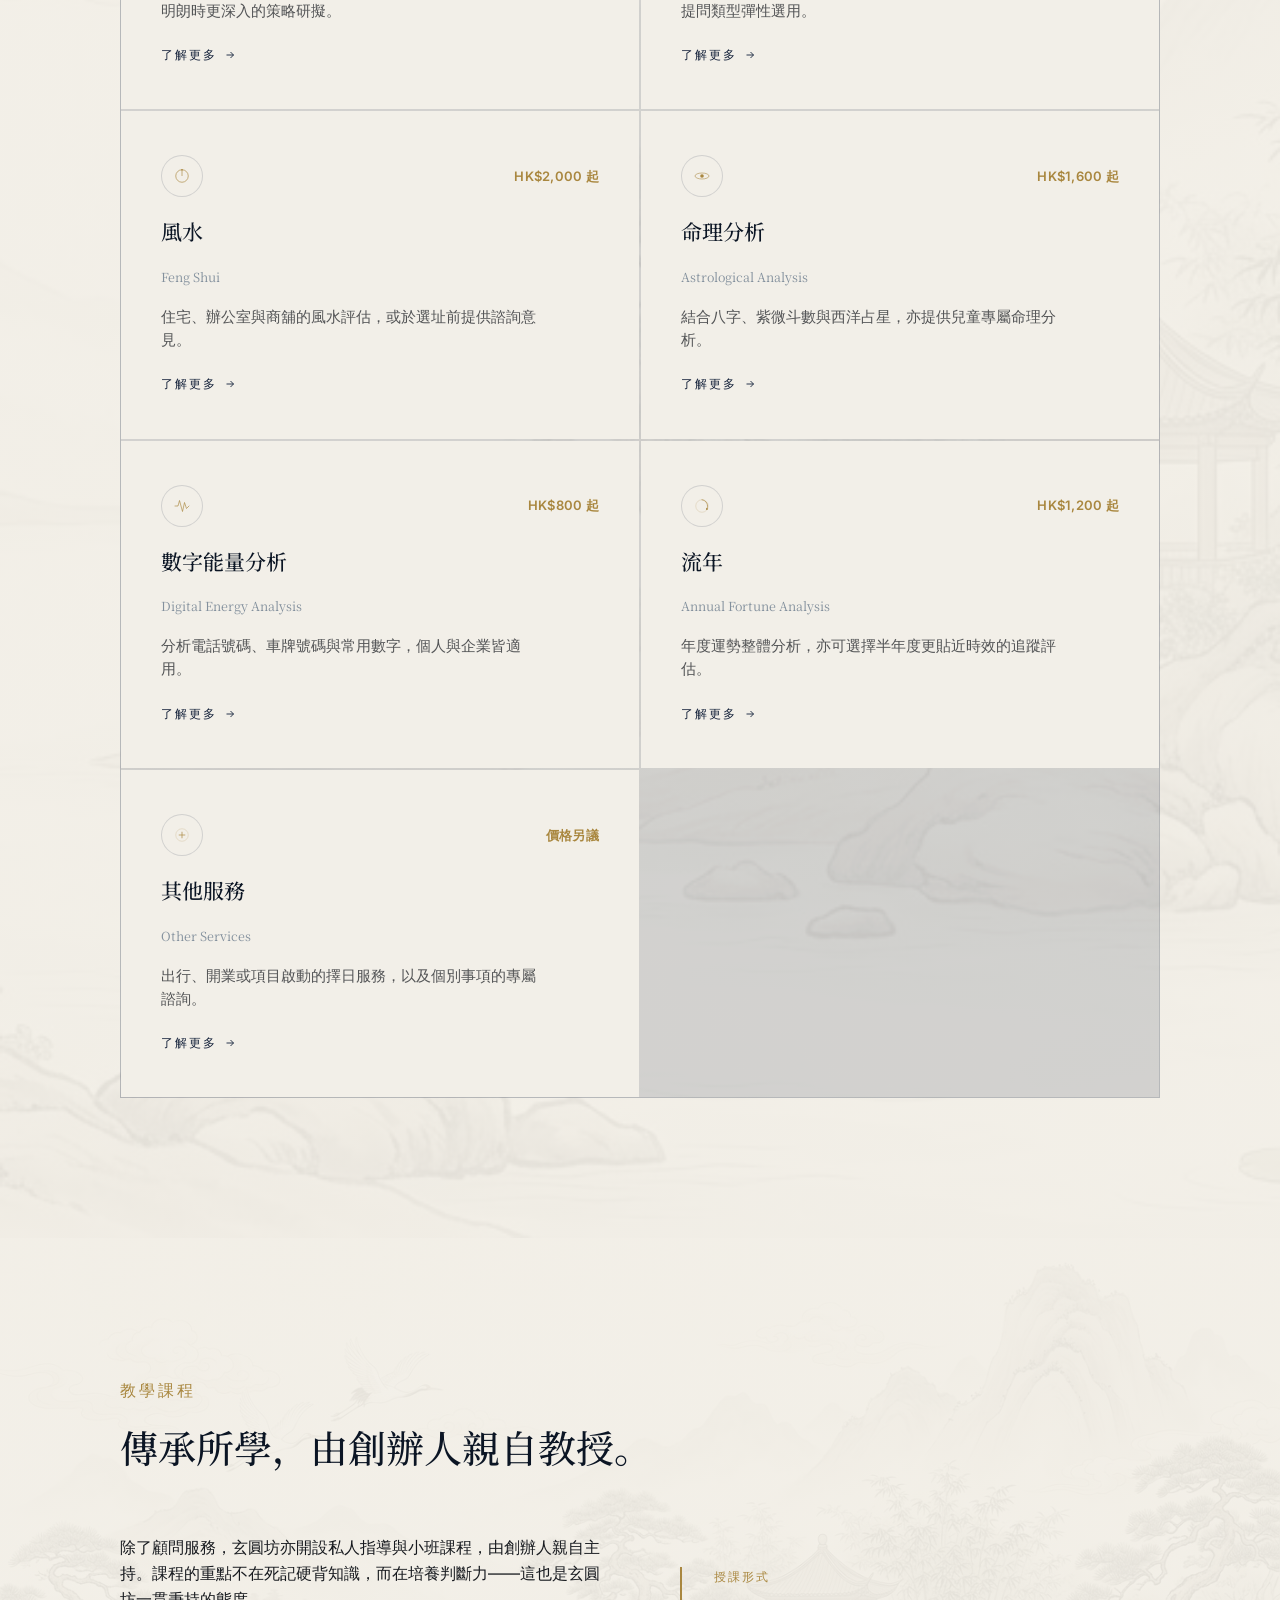
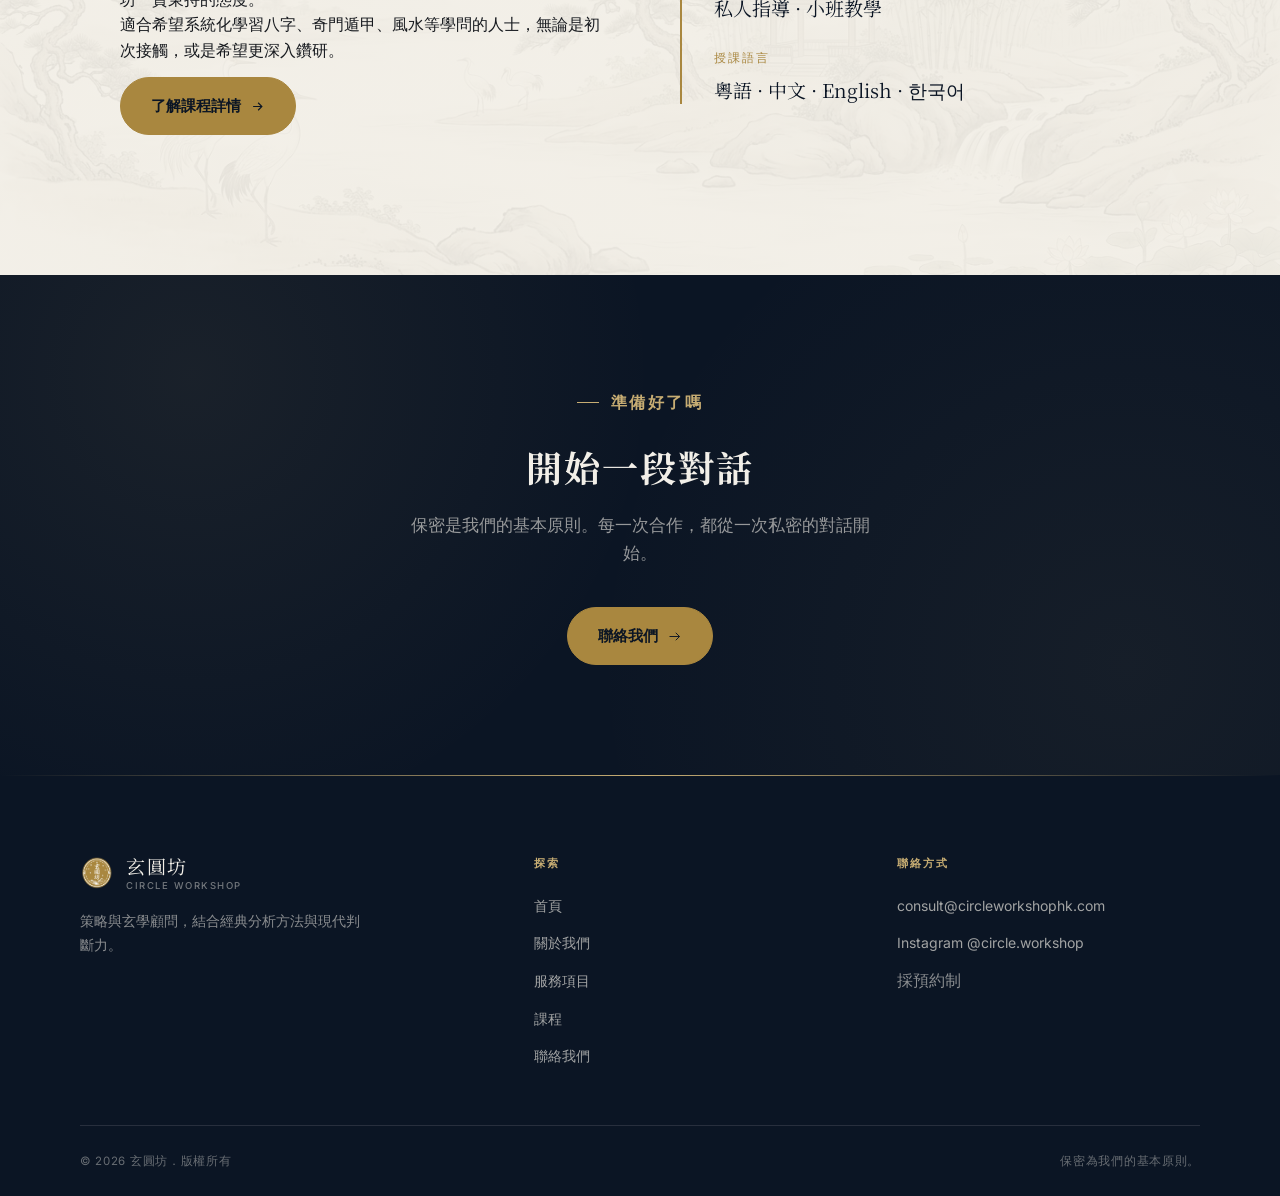
==== commit 742b5da4: "Add files via upload" ====
--- a/index.html
+++ b/index.html
@@ -25,6 +25,7 @@
       <a href="index.html" class="active">首頁</a>
       <a href="about.html">關於我們</a>
       <a href="services.html">服務項目</a>
+      <a href="courses.html">課程</a>
       <a href="contact.html">聯絡我們</a>
     </div>
     <button class="nav-toggle" id="navToggle" aria-label="Toggle menu">
@@ -281,6 +282,34 @@
   </div>
 </section>
 
+<section class="courses-teaser">
+  <div class="wrap">
+    <div class="section-head reveal">
+      <div class="section-eyebrow">教學課程</div>
+      <h2 class="section-title">傳承所學，由創辦人親自教授。</h2>
+    </div>
+    <div class="philosophy-grid">
+      <div class="reveal">
+        <p>除了顧問服務，玄圓坊亦開設私人指導與小班課程，由創辦人親自主持。課程的重點不在死記硬背知識，而在培養判斷力——這也是玄圓坊一貫秉持的態度。</p>
+        <p>適合希望系統化學習八字、奇門遁甲、風水等學問的人士，無論是初次接觸，或是希望更深入鑽研。</p>
+        <a class="btn" href="courses.html">了解課程詳情
+          <svg viewBox="0 0 24 24" fill="none" stroke="currentColor" stroke-width="1.8"><path d="M5 12h14M13 6l6 6-6 6"/></svg>
+        </a>
+      </div>
+      <div class="reveal info-block">
+        <div class="info-row">
+          <div class="info-label">授課形式</div>
+          <div class="info-value">私人指導 &middot; 小班教學</div>
+        </div>
+        <div class="info-row">
+          <div class="info-label">授課語言</div>
+          <div class="info-value">粵語 &middot; 中文 &middot; English &middot; 한국어</div>
+        </div>
+      </div>
+    </div>
+  </div>
+</section>
+
 <section class="cta-banner">
   <div class="wrap" style="text-align:center;">
     <div class="cta-eyebrow reveal in-view">準備好了嗎</div>
@@ -312,6 +341,7 @@
         <li><a href="index.html">首頁</a></li>
         <li><a href="about.html">關於我們</a></li>
         <li><a href="services.html">服務項目</a></li>
+        <li><a href="courses.html">課程</a></li>
         <li><a href="contact.html">聯絡我們</a></li>
       </ul>
     </div>
--- a/style.css
+++ b/style.css
@@ -284,6 +284,22 @@
   margin-top:20px; font-size:11.5px; letter-spacing:0.14em; text-transform:uppercase; color:var(--blue-grey);
 }
 
+/* ---------- COURSES TEASER (home) ---------- */
+.courses-teaser{
+  background-color:var(--paper);
+  background-image:
+    linear-gradient(rgba(242,239,232,0.93), rgba(242,239,232,0.93)),
+    url('images/section-bg.jpg');
+  background-size:cover, cover;
+  background-position:center, center 60%;
+  background-repeat:no-repeat, no-repeat;
+}
+.courses-teaser .philosophy-grid{ align-items:center; }
+.courses-teaser .btn{ margin-top:14px; }
+.info-block{ border-left:2px solid var(--gold); padding-left:32px; display:flex; flex-direction:column; gap:26px; }
+.info-label{ font-size:12px; letter-spacing:0.16em; text-transform:uppercase; color:var(--gold); margin-bottom:8px; }
+.info-value{ font-family:var(--serif-cn); font-size:19px; color:var(--navy-deep); line-height:1.5; }
+
 /* ---------- PROCESS / HOW WE WORK ---------- */
 .process{
   background-color:var(--navy-deep);
@@ -318,6 +334,14 @@
   font-family:var(--serif-cn); font-size:21px; font-weight:500; color:var(--paper); margin-bottom:10px;
 }
 .process-copy p{ font-size:15px; color:rgba(242,239,232,0.62); max-width:520px; }
+
+.lang-badges{ display:flex; flex-wrap:wrap; gap:16px; margin-top:20px; }
+.lang-badge{
+  font-family:var(--serif-cn); font-size:16px; color:var(--paper);
+  border:1px solid rgba(199,173,115,0.4); border-radius:999px;
+  padding:14px 30px; transition:border-color .3s ease, background .3s ease;
+}
+.lang-badge:hover{ border-color:var(--gold-soft); background:rgba(199,173,115,0.08); }
 
 @media (max-width:600px){
   .process-step{ grid-template-columns:44px 1fr; gap:20px; }
